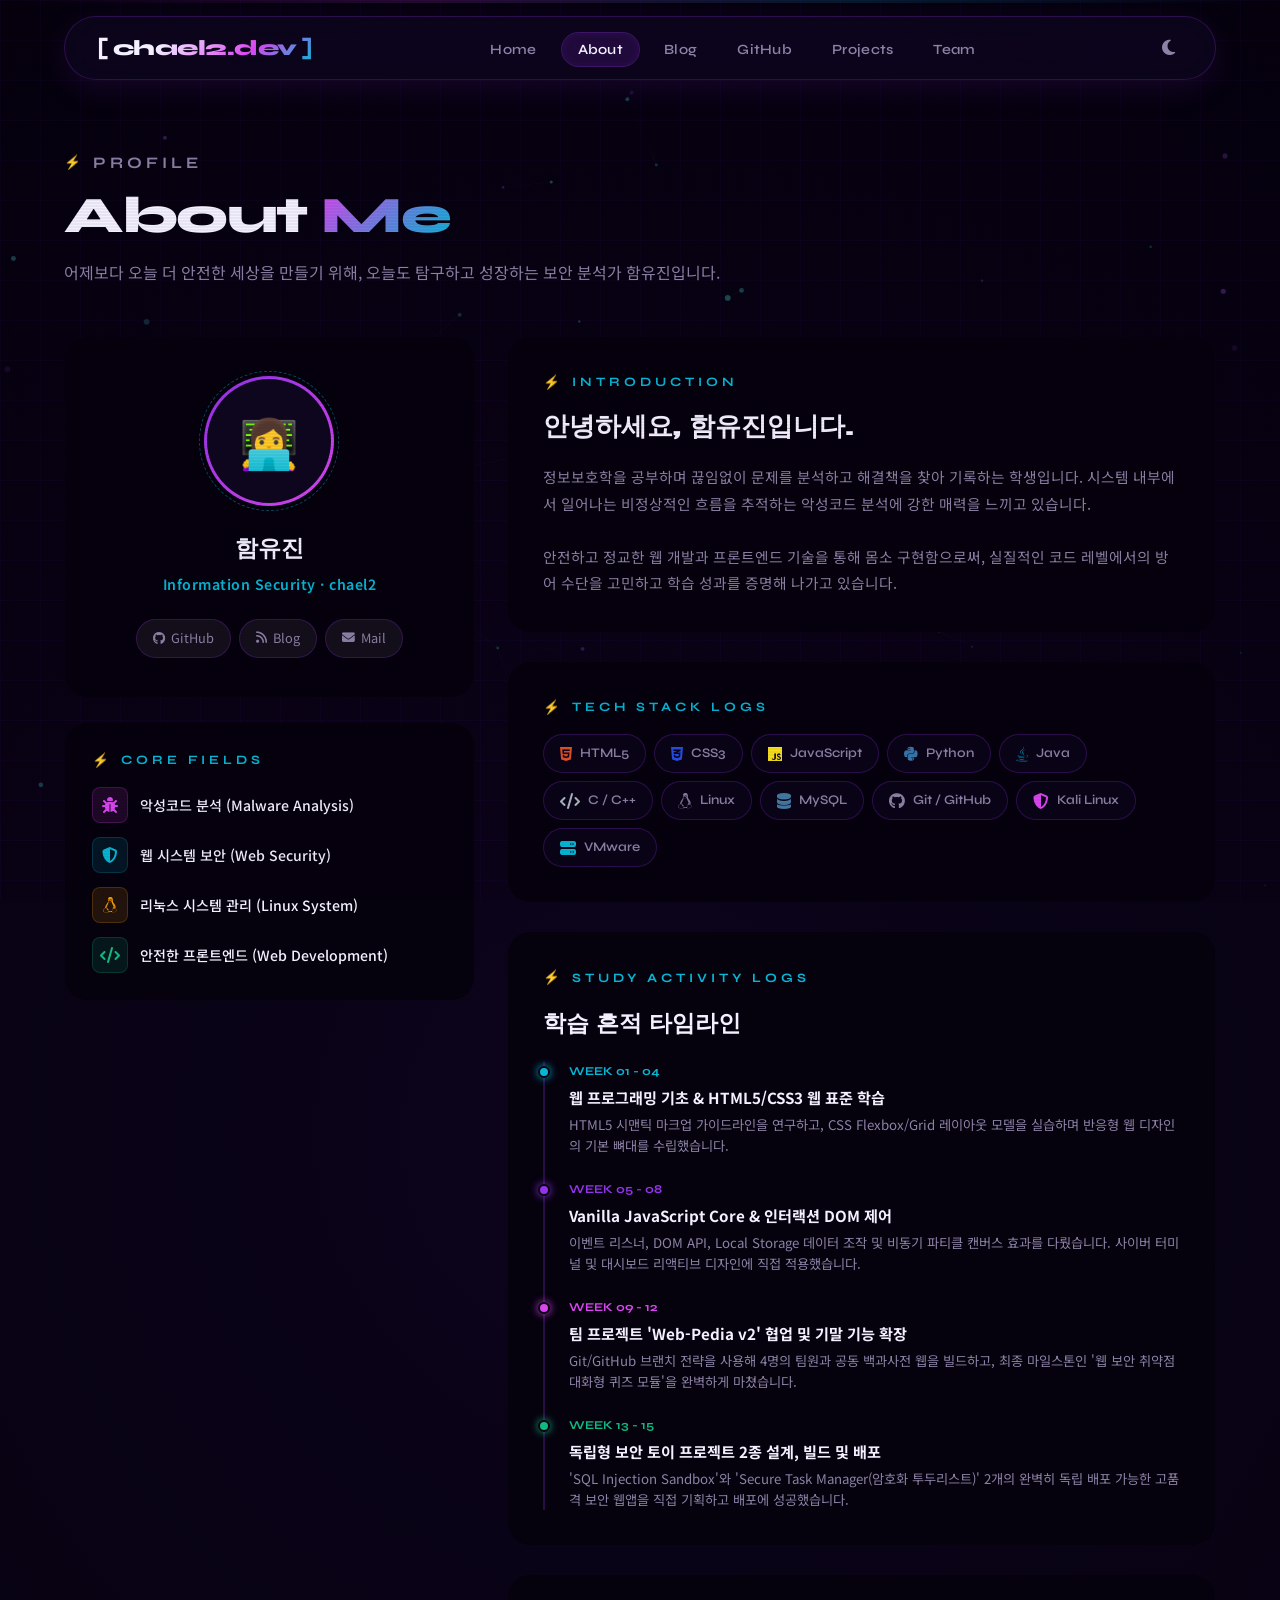
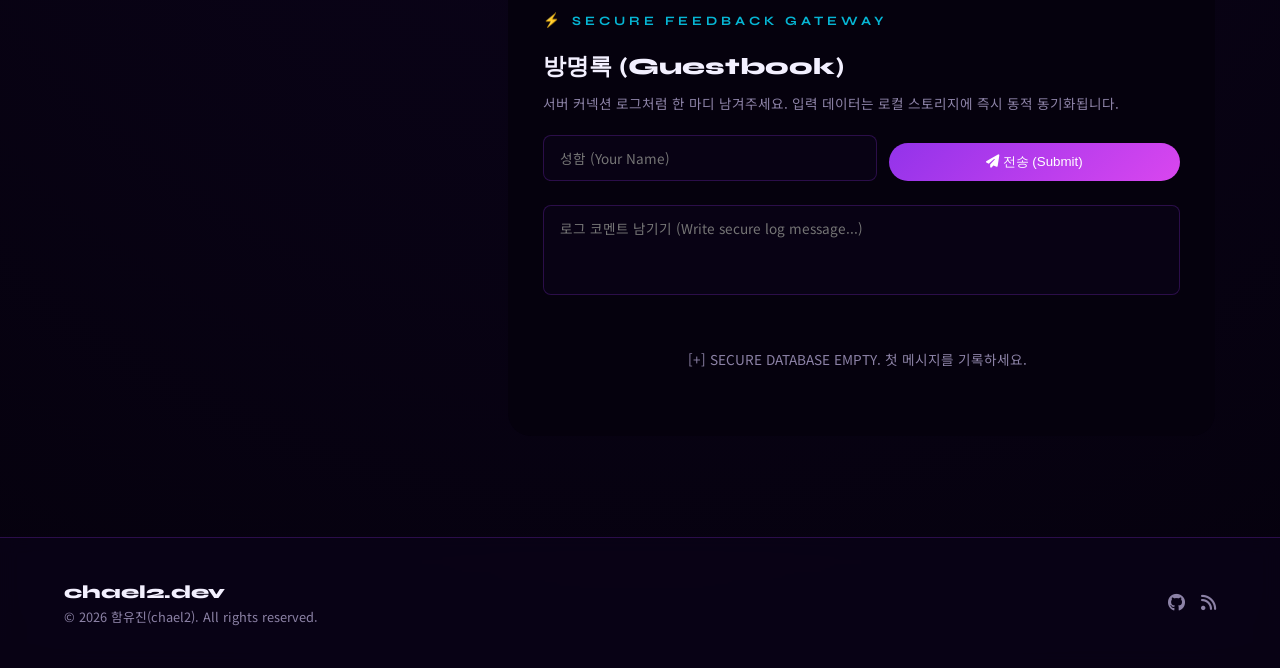
==== about.html @ cace693d "1st" ====
<!doctype html>
<html lang="ko">
<head>
  <meta charset="UTF-8" />
  <meta name="viewport" content="width=device-width, initial-scale=1.0" />
  <title>About Me | chael2</title>
  <link href="https://fonts.googleapis.com/css2?family=Syne:wght@400;600;700;800&family=Noto+Sans+KR:wght@300;400;500;700&family=Fira+Code:wght@400;500;700&display=swap" rel="stylesheet" />
  <link rel="stylesheet" href="https://cdnjs.cloudflare.com/ajax/libs/font-awesome/6.5.0/css/all.min.css" />
  <link rel="stylesheet" href="style.css" />
</head>
<body>

<!-- 가상 스캔라인 -->
<div class="scan-line"></div>

<div class="page-progress"></div>
<canvas id="particle-canvas"></canvas>

<!-- 내비게이션 -->
<nav>
  <div class="logo">chael2.dev</div>
  <ul>
    <li><a href="index.html">Home</a></li>
    <li><a href="about.html" class="active">About</a></li>
    <li><a href="blog.html">Blog</a></li>
    <li><a href="github.html">GitHub</a></li>
    <li><a href="projects.html">Projects</a></li>
    <li><a href="team.html">Team</a></li>
  </ul>
  <button class="hamburger"><span></span><span></span><span></span></button>
</nav>

<div class="mobile-menu">
  <a href="index.html">Home</a>
  <a href="about.html" class="active">About</a>
  <a href="blog.html">Blog</a>
  <a href="github.html">GitHub</a>
  <a href="projects.html">Projects</a>
  <a href="team.html">Team</a>
</div>

<!-- 서브페이지 히어로 -->
<div class="sub-hero">
  <div class="sub-hero-inner">
    <p class="section-label">Profile</p>
    <h1>About <span style="background:linear-gradient(135deg,var(--secondary),var(--accent)); -webkit-background-clip:text; -webkit-text-fill-color:transparent">Me</span></h1>
    <p>어제보다 오늘 더 안전한 세상을 만들기 위해, 오늘도 탐구하고 성장하는 보안 분석가 함유진입니다.</p>
  </div>
</div>

<div class="container" style="padding-top:0">
  <div class="about-layout">

    <!-- 좌측 사이드(프로필 카드) -->
    <div class="sticky-column">
      <div class="card profile-card glow-card reveal">
        <div class="avatar-ring">
          <div class="avatar-inner">
            <img src="image/pro.jpg" alt="프로필" onerror="this.style.display='none';this.nextElementSibling.style.display='flex'">
            <span style="display:none; width:100%; height:100%; align-items:center; justify-content:center; font-size:3rem">👩‍💻</span>
          </div>
        </div>
        <div class="profile-name">함유진</div>
        <div class="profile-role">Information Security · chael2</div>
        <div class="profile-links">
          <a href="https://github.com/chael2" target="_blank"><i class="fab fa-github"></i> GitHub</a>
          <a href="https://chael2.tistory.com/" target="_blank"><i class="fas fa-rss"></i> Blog</a>
          <a href="mailto:chael2@security.ac.kr"><i class="fas fa-envelope"></i> Mail</a>
        </div>
      </div>

      <!-- 관심 정보 분야 -->
      <div class="card glow-card reveal" style="padding:28px; margin-top:24px;">
        <div class="section-label" style="margin-bottom:16px;">Core Fields</div>
        <div style="display:flex; flex-direction:column; gap:14px;">
          <div style="display:flex; align-items:center; gap:12px;">
            <div style="width:36px; height:36px; background:rgba(217,70,239,0.12); border:1px solid rgba(217,70,239,0.2); border-radius:8px; display:flex; align-items:center; justify-content:center; color:var(--secondary);"><i class="fas fa-bug"></i></div>
            <span style="font-size:0.88rem; font-weight:500;">악성코드 분석 (Malware Analysis)</span>
          </div>
          <div style="display:flex; align-items:center; gap:12px;">
            <div style="width:36px; height:36px; background:rgba(6,182,212,0.12); border:1px solid rgba(6,182,212,0.2); border-radius:8px; display:flex; align-items:center; justify-content:center; color:var(--accent);"><i class="fas fa-shield-halved"></i></div>
            <span style="font-size:0.88rem; font-weight:500;">웹 시스템 보안 (Web Security)</span>
          </div>
          <div style="display:flex; align-items:center; gap:12px;">
            <div style="width:36px; height:36px; background:rgba(245,158,11,0.12); border:1px solid rgba(245,158,11,0.2); border-radius:8px; display:flex; align-items:center; justify-content:center; color:var(--gold);"><i class="fab fa-linux"></i></div>
            <span style="font-size:0.88rem; font-weight:500;">리눅스 시스템 관리 (Linux System)</span>
          </div>
          <div style="display:flex; align-items:center; gap:12px;">
            <div style="width:36px; height:36px; background:rgba(16,185,129,0.12); border:1px solid rgba(16,185,129,0.2); border-radius:8px; display:flex; align-items:center; justify-content:center; color:var(--success);"><i class="fas fa-code"></i></div>
            <span style="font-size:0.88rem; font-weight:500;">안전한 프론트엔드 (Web Development)</span>
          </div>
        </div>
      </div>
    </div>

    <!-- 우측 본문 (기술 정보 및 방명록) -->
    <div>
      
      <!-- 자기 소개 -->
      <div class="card glow-card reveal" style="padding:36px; margin-bottom:28px;">
        <div class="section-label" style="margin-bottom:14px;">Introduction</div>
        <h2 style="font-family:'Syne',sans-serif; font-size:1.6rem; font-weight:800; margin-bottom:16px;">안녕하세요, <span>함유진</span>입니다.</h2>
        <p style="color:var(--muted); line-height:1.8; font-size:0.92rem;">
          정보보호학을 공부하며 끊임없이 문제를 분석하고 해결책을 찾아 기록하는 학생입니다. 시스템 내부에서 일어나는 비정상적인 흐름을 추적하는 악성코드 분석에 강한 매력을 느끼고 있습니다.
          <br><br>
          안전하고 정교한 웹 개발과 프론트엔드 기술을 통해 몸소 구현함으로써, 실질적인 코드 레벨에서의 방어 수단을 고민하고 학습 성과를 증명해 나가고 있습니다.
        </p>
      </div>


      <!-- 상세 테크 스택 배지 -->
      <div class="card glow-card reveal" style="padding:36px; margin-bottom:28px;">
        <div class="section-label" style="margin-bottom:16px;">Tech Stack Logs</div>
        <div class="tech-grid">
          <span class="tech-badge"><i class="fab fa-html5" style="color:#e34f26"></i> HTML5</span>
          <span class="tech-badge"><i class="fab fa-css3-alt" style="color:#264de4"></i> CSS3</span>
          <span class="tech-badge"><i class="fab fa-js" style="color:#f7df1e"></i> JavaScript</span>
          <span class="tech-badge"><i class="fab fa-python" style="color:#3776ab"></i> Python</span>
          <span class="tech-badge"><i class="fab fa-java" style="color:#007396"></i> Java</span>
          <span class="tech-badge"><i class="fas fa-code" style="color:#a8b5c0"></i> C / C++</span>
          <span class="tech-badge"><i class="fab fa-linux"></i> Linux</span>
          <span class="tech-badge"><i class="fas fa-database" style="color:#4479a1"></i> MySQL</span>
          <span class="tech-badge"><i class="fab fa-github"></i> Git / GitHub</span>
          <span class="tech-badge"><i class="fas fa-shield-halved" style="color:var(--secondary)"></i> Kali Linux</span>
          <span class="tech-badge"><i class="fas fa-server" style="color:var(--accent)"></i> VMware</span>
        </div>
      </div>

      <!-- 학습 흔적 로그 타임라인 (Study Timeline Logs) -->
      <div class="card glow-card reveal" style="padding:36px; margin-bottom:28px;">
        <div class="section-label" style="margin-bottom:16px;">Study Activity Logs</div>
        <h2 style="font-family:'Syne',sans-serif; font-size:1.45rem; font-weight:800; color:var(--text); margin-bottom:20px;">학습 흔적 <span>타임라인</span></h2>
        
        <div class="timeline" style="position:relative; padding-left:24px; border-left:2px solid var(--border);">
          
          <div class="timeline-item" style="position:relative; margin-bottom:24px;">
            <div class="timeline-dot" style="position:absolute; left:-31px; top:4px; width:12px; height:12px; border-radius:50%; background:var(--accent); border:2px solid var(--bg-solid); box-shadow:0 0 8px var(--accent);"></div>
            <div style="font-size:0.75rem; font-family:'Syne',sans-serif; color:var(--accent); font-weight:700;">WEEK 01 - 04</div>
            <h4 style="font-size:0.95rem; font-weight:700; color:var(--text); margin:4px 0;">웹 프로그래밍 기초 & HTML5/CSS3 웹 표준 학습</h4>
            <p style="font-size:0.83rem; color:var(--muted); line-height:1.6;">HTML5 시맨틱 마크업 가이드라인을 연구하고, CSS Flexbox/Grid 레이아웃 모델을 실습하며 반응형 웹 디자인의 기본 뼈대를 수립했습니다.</p>
          </div>

          <div class="timeline-item" style="position:relative; margin-bottom:24px;">
            <div class="timeline-dot" style="position:absolute; left:-31px; top:4px; width:12px; height:12px; border-radius:50%; background:var(--primary); border:2px solid var(--bg-solid); box-shadow:0 0 8px var(--primary);"></div>
            <div style="font-size:0.75rem; font-family:'Syne',sans-serif; color:var(--primary); font-weight:700;">WEEK 05 - 08</div>
            <h4 style="font-size:0.95rem; font-weight:700; color:var(--text); margin:4px 0;">Vanilla JavaScript Core & 인터랙션 DOM 제어</h4>
            <p style="font-size:0.83rem; color:var(--muted); line-height:1.6;">이벤트 리스너, DOM API, Local Storage 데이터 조작 및 비동기 파티클 캔버스 효과를 다뤘습니다. 사이버 터미널 및 대시보드 리액티브 디자인에 직접 적용했습니다.</p>
          </div>

          <div class="timeline-item" style="position:relative; margin-bottom:24px;">
            <div class="timeline-dot" style="position:absolute; left:-31px; top:4px; width:12px; height:12px; border-radius:50%; background:var(--secondary); border:2px solid var(--bg-solid); box-shadow:0 0 8px var(--secondary);"></div>
            <div style="font-size:0.75rem; font-family:'Syne',sans-serif; color:var(--secondary); font-weight:700;">WEEK 09 - 12</div>
            <h4 style="font-size:0.95rem; font-weight:700; color:var(--text); margin:4px 0;">팀 프로젝트 'Web-Pedia v2' 협업 및 기말 기능 확장</h4>
            <p style="font-size:0.83rem; color:var(--muted); line-height:1.6;">Git/GitHub 브랜치 전략을 사용해 4명의 팀원과 공동 백과사전 웹을 빌드하고, 최종 마일스톤인 '웹 보안 취약점 대화형 퀴즈 모듈'을 완벽하게 마쳤습니다.</p>
          </div>

          <div class="timeline-item" style="position:relative;">
            <div class="timeline-dot" style="position:absolute; left:-31px; top:4px; width:12px; height:12px; border-radius:50%; background:var(--success); border:2px solid var(--bg-solid); box-shadow:0 0 8px var(--success);"></div>
            <div style="font-size:0.75rem; font-family:'Syne',sans-serif; color:var(--success); font-weight:700;">WEEK 13 - 15</div>
            <h4 style="font-size:0.95rem; font-weight:700; color:var(--text); margin:4px 0;">독립형 보안 토이 프로젝트 2종 설계, 빌드 및 배포</h4>
            <p style="font-size:0.83rem; color:var(--muted); line-height:1.6;">'SQL Injection Sandbox'와 'Secure Task Manager(암호화 투두리스트)' 2개의 완벽히 독립 배포 가능한 고품격 보안 웹앱을 직접 기획하고 배포에 성공했습니다.</p>
          </div>

        </div>
      </div>

      <!-- 방명록(Guestbook) -->
      <div class="card glow-card reveal" style="padding:36px;">
        <div class="section-label" style="margin-bottom:16px;">SECURE FEEDBACK GATEWAY</div>
        <h2 style="font-family:'Syne',sans-serif; font-size:1.45rem; font-weight:800; color:var(--text); margin-bottom:8px;">방명록 <span>(Guestbook)</span></h2>
        <p style="color:var(--muted); font-size:0.85rem; margin-bottom:20px;">서버 커넥션 로그처럼 한 마디 남겨주세요. 입력 데이터는 로컬 스토리지에 즉시 동적 동기화됩니다.</p>
        
        <form class="guestbook-form" style="margin-bottom:24px;">
          <div class="guestbook-row" style="margin-bottom:12px;">
            <input type="text" class="guestbook-input guest-name-input" placeholder="성함 (Your Name)" required />
            <button type="submit" class="guestbook-btn" style="cursor:pointer;"><i class="fas fa-paper-plane"></i> 전송 (Submit)</button>
          </div>
          <textarea class="guestbook-input guestbook-textarea guest-text-input" placeholder="로그 코멘트 남기기 (Write secure log message...)" required style="width:100%; height:90px; resize:none;"></textarea>
        </form>

        <div class="guestbook-list" style="display:flex; flex-direction:column; gap:12px; max-height:260px; overflow-y:auto;">
          <!-- JS를 통해 guestbook-item 요소들이 여기에 생성됨 -->
        </div>
      </div>

    </div>
  </div>
</div>

<!-- 푸터 -->
<footer>
  <div>
    <div class="footer-logo">chael2.dev</div>
    <p>© 2026 함유진(chael2). All rights reserved.</p>
  </div>
  <div class="footer-links">
    <a href="https://github.com/chael2" target="_blank"><i class="fab fa-github"></i></a>
    <a href="https://chael2.tistory.com/" target="_blank"><i class="fas fa-rss"></i></a>
  </div>
</footer>

<script src="global.js"></script>
</body>
</html>
---- style.css ----
@import url('https://fonts.googleapis.com/css2?family=Fira+Code:wght@400;500;700&family=Syne:wght@400;600;700;800&family=Noto+Sans+KR:wght@300;400;500;700&display=swap');

/* ── Cyber Shield Purple 디자인 시스템 ─────────────────────────────────── */
:root {
  /* 다크 모드 (기본) 변수 */
  --bg-dark: #05010d;
  --bg-gradient: radial-gradient(circle at 50% 50%, #0c041c 0%, #05010d 100%);
  --surface-dark: rgba(14, 7, 31, 0.65);
  --surface-glow-dark: rgba(168, 85, 247, 0.08);
  --border-dark: rgba(147, 51, 234, 0.25);
  --border-glow-dark: rgba(217, 70, 239, 0.45);
  
  --primary: #9333ea;       /* 코어 퍼플 */
  --primary-rgb: 147, 51, 234;
  --secondary: #d946ef;     /* 네온 핑크 퍼플 */
  --secondary-rgb: 217, 70, 239;
  --accent: #06b6d4;        /* 사이안 보안 컬러 */
  --accent-rgb: 6, 182, 212;
  --gold: #f59e0b;
  --success: #10b981;
  
  --text-dark: #f3f0ff;
  --muted-dark: #8c82a6;
  
  /* 반응성 및 애니메이션 */
  --r: 16px;
  --r2: 24px;
  --ease: cubic-bezier(.25, .8, .25, 1);
  --shadow: 0 8px 32px 0 rgba(147, 51, 234, 0.12);
  --neon-glow: 0 0 15px rgba(217, 70, 239, 0.35);

  /* 초기 기본값 매핑 (다크 테마) */
  --bg: var(--bg-gradient);
  --bg-solid: var(--bg-dark);
  --surface: var(--surface-dark);
  --surface2: rgba(255, 255, 255, 0.06);
  --border: var(--border-dark);
  --border2: var(--border-glow-dark);
  --text: var(--text-dark);
  --muted: var(--muted-dark);
}

/* 라이트 모드 (전환 대비) 변수 */
body.light-theme {
  --bg-solid: #f6f3fc;
  --bg: radial-gradient(circle at 50% 50%, #fdfcff 0%, #f6f3fc 100%);
  --surface: rgba(255, 255, 255, 0.75);
  --surface-glow: rgba(147, 51, 234, 0.05);
  --border: rgba(147, 51, 234, 0.18);
  --border2: rgba(147, 51, 234, 0.35);
  --text: #1f1633;
  --muted: #6b608c;
  --surface2: rgba(147, 51, 234, 0.06);
}
body.light-theme::after {
  display: none !important; /* 라이트 모드에서는 눈 피로 및 그리드 깜빡임 방지를 위해 스캔 노이즈 필터 차단 */
}
body.light-theme .scan-line {
  opacity: 0.03 !important; /* 스캔 바 불투명도를 대폭 낮추어 은은하게 연출 */
}

/* ── 리셋 & 기본 세팅 ─────────────────────────────────── */
*, *::before, *::after { box-sizing: border-box; margin: 0; padding: 0; }
html { scroll-behavior: smooth; }
body {
  font-family: 'Noto Sans KR', sans-serif;
  background: var(--bg-solid);
  background-image: var(--bg);
  color: var(--text);
  line-height: 1.6;
  overflow-x: hidden;
  /* cursor: none; */
  transition: background 0.4s var(--ease), color 0.4s var(--ease);
}

/* ── 스캔라인 & 사이버 그리드 효과 ─────────────────────────────────── */
body::before {
  content: '';
  position: fixed; inset: 0;
  background-image:
    linear-gradient(rgba(147, 51, 234, 0.04) 1px, transparent 1px),
    linear-gradient(90deg, rgba(147, 51, 234, 0.04) 1px, transparent 1px);
  background-size: 40px 40px;
  pointer-events: none;
  z-index: 0;
}

body::after {
  content: '';
  position: fixed; top: 0; left: 0; width: 100%; height: 100%;
  background: linear-gradient(rgba(18, 16, 26, 0) 50%, rgba(0, 0, 0, 0.15) 50%), linear-gradient(90deg, rgba(255, 0, 0, 0.03), rgba(0, 255, 0, 0.01), rgba(0, 0, 255, 0.03));
  background-size: 100% 3px, 3px 100%;
  pointer-events: none;
  z-index: 999;
  opacity: 0.3;
}

/* 가로 스캔 바 */
.scan-line {
  position: fixed;
  top: 0; left: 0; width: 100%; height: 3px;
  background: linear-gradient(to right, transparent, var(--secondary), var(--accent), transparent);
  opacity: 0.15;
  z-index: 998;
  pointer-events: none;
  animation: scan 6s linear infinite;
}
@keyframes scan {
  0% { transform: translateY(-100%); }
  100% { transform: translateY(100vh); }
}

/* ── 커스텀 커서 ─────────────────────────────────── */
.cursor {
  position: fixed;
  width: 8px; height: 8px;
  background: var(--accent);
  border-radius: 50%;
  pointer-events: none;
  z-index: 10000;
  transition: transform .1s var(--ease), background-color 0.3s;
  box-shadow: 0 0 10px var(--accent);
}
.cursor-ring {
  position: fixed;
  width: 32px; height: 32px;
  border: 1.5px solid var(--primary);
  border-radius: 50%;
  pointer-events: none;
  z-index: 9999;
  transition: transform .25s var(--ease), opacity .3s, border-color 0.3s;
  opacity: 0.6;
}
.cursor.hovering {
  transform: scale(2);
  background: var(--secondary);
  box-shadow: 0 0 12px var(--secondary);
}
.cursor-ring.hovering {
  transform: scale(1.4);
  border-color: var(--secondary);
  opacity: 0.9;
}

/* ── 헤더 & 내비게이션 ─────────────────────────────────── */
nav {
  position: fixed; top: 16px; left: 5%; right: 5%;
  z-index: 1000;
  display: flex;
  align-items: center;
  justify-content: space-between;
  padding: 0 32px;
  height: 64px;
  background: var(--surface);
  backdrop-filter: blur(20px) saturate(1.8);
  -webkit-backdrop-filter: blur(20px) saturate(1.8);
  border: 1px solid var(--border);
  border-radius: 32px;
  transition: all 0.3s var(--ease);
  box-shadow: var(--shadow);
}
nav.scrolled {
  top: 8px;
  height: 56px;
  border-color: var(--border2);
  box-shadow: 0 12px 40px rgba(147, 51, 234, 0.25);
  background: rgba(14, 7, 31, 0.85);
}
body.light-theme nav.scrolled {
  background: rgba(255, 255, 255, 0.9);
}

.logo {
  font-family: 'Syne', sans-serif;
  font-weight: 800;
  font-size: 1.35rem;
  background: linear-gradient(135deg, var(--text) 30%, var(--secondary) 70%, var(--accent));
  -webkit-background-clip: text;
  -webkit-text-fill-color: transparent;
  letter-spacing: -0.5px;
  display: flex;
  align-items: center;
  gap: 8px;
}
.logo::before {
  content: '[';
  color: var(--accent);
  margin-right: -4px;
}
.logo::after {
  content: ']';
  color: var(--secondary);
  margin-left: -4px;
}

nav ul {
  display: flex;
  list-style: none;
  gap: 8px;
}

nav a {
  font-family: 'Syne', sans-serif;
  font-weight: 600;
  font-size: 0.88rem;
  text-decoration: none;
  color: var(--muted);
  padding: 8px 16px;
  border-radius: 20px;
  transition: all 0.3s var(--ease);
  position: relative;
  letter-spacing: 0.3px;
}
nav a:hover {
  color: var(--text);
  background: var(--surface2);
}
nav a.active {
  color: var(--text);
  background: rgba(147, 51, 234, 0.15);
  border: 1px solid var(--border);
  box-shadow: inset 0 0 10px rgba(147, 51, 234, 0.1);
}

/* 테마 토글 단추 */
.theme-toggle {
  background: none;
  border: none;
  color: var(--muted);
  font-size: 1.1rem;
  cursor: pointer;
  padding: 8px;
  border-radius: 50%;
  transition: all 0.3s;
  display: flex;
  align-items: center;
  justify-content: center;
}
.theme-toggle:hover {
  color: var(--accent);
  background: var(--surface2);
}

/* ── 모바일 메뉴 ─────────────────────────────────── */
.hamburger {
  display: none;
  flex-direction: column;
  gap: 5px;
  cursor: pointer;
  padding: 8px;
  background: none;
  border: none;
}
.hamburger span {
  display: block;
  width: 20px; height: 2px;
  background: var(--text);
  border-radius: 2px;
  transition: all 0.3s var(--ease);
}
.hamburger.open span:nth-child(1) { transform: translateY(7px) rotate(45deg); }
.hamburger.open span:nth-child(2) { opacity: 0; transform: scaleX(0); }
.hamburger.open span:nth-child(3) { transform: translateY(-7px) rotate(-45deg); }

.mobile-menu {
  display: none;
  position: fixed;
  top: 90px; left: 5%; right: 5%;
  background: rgba(10, 4, 25, 0.95);
  backdrop-filter: blur(25px);
  -webkit-backdrop-filter: blur(25px);
  border: 1px solid var(--border);
  border-radius: var(--r);
  padding: 16px;
  z-index: 999;
  flex-direction: column;
  gap: 8px;
  box-shadow: 0 20px 40px rgba(0, 0, 0, 0.5);
  transform: translateY(-10px);
  opacity: 0;
  pointer-events: none;
  transition: all 0.3s var(--ease);
}
.mobile-menu.open {
  display: flex;
  transform: translateY(0);
  opacity: 1;
  pointer-events: auto;
}
.mobile-menu a {
  font-family: 'Syne', sans-serif;
  font-weight: 600;
  font-size: 1.05rem;
  text-decoration: none;
  color: var(--muted);
  padding: 12px 16px;
  border-radius: 10px;
  transition: all 0.25s;
}
.mobile-menu a:hover, .mobile-menu a.active {
  color: var(--text);
  background: var(--surface2);
}

/* ── 벤토 그리드 핵심 스타일 ─────────────────────────────────── */
.bento-grid {
  display: grid;
  grid-template-columns: repeat(4, 1fr);
  gap: 24px;
  margin-top: 40px;
}
.bento-item {
  background: var(--surface);
  border: 1px solid var(--border);
  border-radius: var(--r2);
  padding: 32px;
  position: relative;
  overflow: hidden;
  transition: all 0.4s var(--ease);
  box-shadow: var(--shadow);
  display: flex;
  flex-direction: column;
  justify-content: space-between;
}

/* 마우스 트래킹 글로우 카드 테두리 */
.glow-card {
  --x: 0px;
  --y: 0px;
}
.glow-card::before {
  content: '';
  position: absolute;
  inset: -1px;
  border-radius: inherit;
  background: radial-gradient(350px circle at var(--x) var(--y), rgba(217, 70, 239, 0.35), transparent 45%);
  z-index: 0;
  pointer-events: none;
  opacity: 0;
  transition: opacity 0.4s;
}
.glow-card::after {
  content: '';
  position: absolute;
  inset: 1px;
  border-radius: calc(var(--r2) - 1px);
  background: var(--bg-solid);
  z-index: 0;
  pointer-events: none;
}
.glow-card:hover::before {
  opacity: 1;
}
/* 카드 콘텐츠 보호 */
.glow-card > * {
  position: relative;
  z-index: 2;
}

.bento-item:hover {
  transform: translateY(-4px);
  border-color: rgba(217, 70, 239, 0.3);
  box-shadow: 0 12px 30px rgba(147, 51, 234, 0.15), 0 0 1px 1px rgba(217, 70, 239, 0.2);
}

/* 그리드 크기 유틸리티 */
.span-2 { grid-column: span 2; }
.span-3 { grid-column: span 3; }
.span-4 { grid-column: span 4; }
.row-2 { grid-row: span 2; }

/* ── 히어로 섹션 ─────────────────────────────────── */
.hero {
  position: relative;
  min-height: 100vh;
  display: flex;
  align-items: center;
  padding: 100px 5% 60px;
  z-index: 1;
  overflow: hidden;
}
.hero-layout {
  display: grid;
  grid-template-columns: 1fr 1fr;
  gap: 40px;
  align-items: center;
  width: 100%;
}

.hero-content {
  max-width: 600px;
}
.hero-eyebrow {
  font-family: 'Syne', sans-serif;
  font-size: 0.88rem;
  font-weight: 700;
  letter-spacing: 4px;
  text-transform: uppercase;
  color: var(--accent);
  margin-bottom: 20px;
  display: flex;
  align-items: center;
  gap: 8px;
  opacity: 0;
  animation: fadeUp 0.6s var(--ease) 0.1s forwards;
}
.hero-eyebrow i {
  color: var(--secondary);
  animation: pulse 1.5s infinite;
}
@keyframes pulse {
  0% { opacity: 0.3; }
  50% { opacity: 1; }
  100% { opacity: 0.3; }
}

.hero h1 {
  font-family: 'Syne', sans-serif;
  font-size: clamp(2.4rem, 6vw, 4.5rem);
  font-weight: 800;
  line-height: 1.1;
  letter-spacing: -2px;
  margin-bottom: 24px;
  opacity: 0;
  animation: fadeUp 0.6s var(--ease) 0.2s forwards;
}
.hero h1 .gradient-text {
  background: linear-gradient(135deg, var(--text) 20%, var(--primary) 50%, var(--secondary) 80%, var(--accent));
  background-size: 300% 300%;
  -webkit-background-clip: text;
  -webkit-text-fill-color: transparent;
  animation: flow 8s ease-in-out infinite;
}
@keyframes flow {
  0% { background-position: 0% 50%; }
  50% { background-position: 100% 50%; }
  100% { background-position: 0% 50%; }
}

.hero-desc {
  font-size: 1.05rem;
  color: var(--muted);
  margin-bottom: 36px;
  opacity: 0;
  animation: fadeUp 0.6s var(--ease) 0.3s forwards;
  line-height: 1.8;
}

.hero-actions {
  display: flex;
  gap: 16px;
  opacity: 0;
  animation: fadeUp 0.6s var(--ease) 0.4s forwards;
}

/* ── 버튼 ─────────────────────────────────── */
.btn {
  display: inline-flex;
  align-items: center;
  gap: 8px;
  padding: 12px 28px;
  border-radius: 30px;
  font-family: 'Syne', sans-serif;
  font-weight: 700;
  font-size: 0.9rem;
  letter-spacing: 0.5px;
  text-decoration: none;
  cursor: pointer;
  position: relative;
}
.btn-primary {
  background: linear-gradient(135deg, var(--primary), var(--secondary));
  color: white;
  box-shadow: 0 4px 20px rgba(147, 51, 234, 0.3);
  border: none;
}
.btn-primary:hover {
  transform: translateY(-2px);
  box-shadow: 0 8px 30px rgba(217, 70, 239, 0.45), 0 0 10px rgba(217, 70, 239, 0.2);
}
.btn-ghost {
  border: 1px solid var(--border);
  color: var(--text);
  background: var(--surface);
  backdrop-filter: blur(10px);
}
.btn-ghost:hover {
  background: var(--surface2);
  border-color: var(--secondary);
  transform: translateY(-2px);
}

/* 히어로 소셜 */
.hero-social {
  display: flex;
  gap: 16px;
  margin-top: 40px;
  opacity: 0;
  animation: fadeUp 0.6s var(--ease) 0.5s forwards;
}
.hero-social a {
  width: 42px; height: 42px;
  border-radius: 50%;
  border: 1px solid var(--border);
  background: var(--surface);
  display: flex; align-items: center; justify-content: center;
  color: var(--muted);
  font-size: 1.05rem;
  transition: all 0.3s var(--ease);
  text-decoration: none;
}
.hero-social a:hover {
  border-color: var(--secondary);
  color: var(--text);
  background: rgba(217, 70, 239, 0.1);
  transform: translateY(-3px) scale(1.05);
  box-shadow: var(--neon-glow);
}

/* ── 모던 인터랙티브 CLI 터미널 ─────────────────────────────────── */
.cyber-terminal {
  width: 100%;
  background: rgba(7, 3, 18, 0.95);
  border: 1px solid var(--border2);
  border-radius: 12px;
  box-shadow: 0 20px 50px rgba(0, 0, 0, 0.6), var(--neon-glow);
  font-family: 'Fira Code', monospace;
  overflow: hidden;
  opacity: 0;
  animation: fadeUp 0.8s var(--ease) 0.3s forwards;
}
.terminal-header {
  background: rgba(15, 6, 36, 0.9);
  padding: 12px 18px;
  display: flex;
  align-items: center;
  justify-content: space-between;
  border-bottom: 1px solid var(--border);
}
.terminal-buttons {
  display: flex;
  gap: 6px;
}
.terminal-btn {
  width: 11px; height: 11px;
  border-radius: 50%;
}
.terminal-btn.red { background: #ef4444; }
.terminal-btn.yellow { background: #f59e0b; }
.terminal-btn.green { background: #10b981; }
.terminal-title {
  color: var(--muted);
  font-size: 0.75rem;
  letter-spacing: 1px;
  font-weight: 500;
}
.terminal-body {
  padding: 20px;
  height: 320px;
  overflow-y: auto;
  font-size: 0.82rem;
  color: var(--text);
  line-height: 1.5;
  scrollbar-width: thin;
  scrollbar-color: var(--primary) transparent;
}
.terminal-body::-webkit-scrollbar { width: 4px; }
.terminal-body::-webkit-scrollbar-thumb { background: var(--primary); border-radius: 2px; }

.terminal-line {
  margin-bottom: 10px;
  word-break: break-all;
}
.terminal-prompt {
  color: var(--accent);
}
.terminal-input-line {
  display: flex;
  align-items: center;
  gap: 6px;
}
.terminal-cli-input {
  background: none;
  border: none;
  color: var(--secondary);
  font-family: inherit;
  font-size: inherit;
  flex: 1;
  outline: none;
}
.terminal-cursor {
  width: 6px; height: 14px;
  background: var(--secondary);
  animation: blink 0.8s infinite;
}
@keyframes blink {
  0%, 100% { opacity: 0; }
  50% { opacity: 1; }
}

/* ── 컨테이너 & 공통 요소 ─────────────────────────────────── */
.container {
  max-width: 1200px;
  margin: 0 auto;
  padding: 100px 24px;
  position: relative;
  z-index: 2;
}
.section-label {
  font-family: 'Syne', sans-serif;
  font-size: 0.8rem;
  font-weight: 700;
  letter-spacing: 4px;
  text-transform: uppercase;
  color: var(--accent);
  margin-bottom: 12px;
  display: flex;
  align-items: center;
  gap: 8px;
}
.section-label::before {
  content: '⚡';
  font-size: 0.85rem;
}
h2.section-title {
  font-family: 'Syne', sans-serif;
  font-size: clamp(2rem, 5vw, 3rem);
  font-weight: 800;
  line-height: 1.15;
  letter-spacing: -1.5px;
  margin-bottom: 48px;
}
h2.section-title span {
  background: linear-gradient(135deg, var(--secondary), var(--accent));
  -webkit-background-clip: text;
  -webkit-text-fill-color: transparent;
}

.tag {
  display: inline-flex;
  align-items: center;
  gap: 6px;
  background: rgba(147, 51, 234, 0.12);
  border: 1px solid rgba(147, 51, 234, 0.25);
  color: var(--secondary);
  padding: 4px 12px;
  border-radius: 20px;
  font-size: 0.75rem;
  font-weight: 700;
  font-family: 'Syne', sans-serif;
  letter-spacing: 0.5px;
  text-transform: uppercase;
}

/* ── index 대시보드 리액티브 디자인 ─────────────────────────────────── */
.stats-row {
  display: grid;
  grid-template-columns: repeat(4, 1fr);
  gap: 20px;
  margin-bottom: 48px;
}
.stat-item {
  background: var(--surface);
  border: 1px solid var(--border);
  border-radius: var(--r);
  padding: 24px;
  text-align: center;
  position: relative;
  transition: all 0.3s;
}
.stat-item:hover {
  border-color: var(--accent);
  transform: scale(1.03);
}
.stat-num {
  font-family: 'Syne', sans-serif;
  font-size: 2.5rem;
  font-weight: 800;
  color: var(--accent);
  text-shadow: 0 0 10px rgba(6, 182, 212, 0.2);
}
.stat-label {
  font-size: 0.85rem;
  color: var(--muted);
  margin-top: 4px;
  font-weight: 500;
}

/* 허브 카드 (벤토 연동) */
.hub-card {
  text-decoration: none;
  color: inherit;
  height: 100%;
  display: flex;
  flex-direction: column;
  justify-content: space-between;
}
.hub-icon {
  width: 48px; height: 48px;
  border-radius: 12px;
  background: rgba(147, 51, 234, 0.15);
  border: 1px solid var(--border);
  display: flex; align-items: center; justify-content: center;
  font-size: 1.35rem;
  color: var(--accent);
  margin-bottom: 24px;
  transition: all 0.3s;
}
.hub-card:hover .hub-icon {
  background: var(--primary);
  color: white;
  box-shadow: 0 0 15px var(--primary-glow);
}
.hub-card h3 {
  font-family: 'Syne', sans-serif;
  font-size: 1.25rem;
  font-weight: 700;
  margin-bottom: 12px;
}
.hub-card p {
  font-size: 0.88rem;
  color: var(--muted);
  line-height: 1.7;
}
.hub-arrow {
  margin-top: 24px;
  font-size: 0.85rem;
  color: var(--secondary);
  font-family: 'Syne', sans-serif;
  font-weight: 700;
  display: flex; align-items: center; gap: 4px;
  transition: gap 0.25s;
}
.hub-card:hover .hub-arrow {
  gap: 10px;
}

/* ── about 소개 페이지 ─────────────────────────────────── */
.about-layout {
  display: grid;
  grid-template-columns: 1.1fr 1.9fr;
  gap: 32px;
  align-items: start;
}
.profile-card {
  text-align: center;
  padding: 40px 28px;
}
.sticky-column {
  position: sticky;
  top: 96px;
}
.avatar-ring {
  width: 130px; height: 130px;
  border-radius: 50%;
  margin: 0 auto 24px;
  background: linear-gradient(135deg, var(--primary), var(--secondary));
  padding: 3px;
  position: relative;
}
.avatar-ring::after {
  content: '';
  position: absolute; inset: -5px;
  border-radius: 50%;
  border: 1.5px dashed var(--accent);
  opacity: 0.4;
  animation: spin 30s linear infinite;
}
@keyframes spin { to { transform: rotate(360deg); } }
.avatar-inner {
  width: 100%; height: 100%;
  border-radius: 50%;
  overflow: hidden;
  background: rgba(14, 7, 31, 1);
  display: flex; align-items: center; justify-content: center;
  font-size: 3.2rem;
  color: var(--accent);
}
.avatar-inner img {
  width: 100%; height: 100%;
  object-fit: cover;
}
.profile-name {
  font-family: 'Syne', sans-serif;
  font-size: 1.45rem;
  font-weight: 800;
  margin-bottom: 6px;
}
.profile-role {
  font-size: 0.88rem;
  color: var(--accent);
  font-weight: 600;
  letter-spacing: 0.5px;
  margin-bottom: 24px;
}
.profile-links {
  display: flex;
  justify-content: center;
  gap: 8px;
  flex-wrap: wrap;
}
.profile-links a {
  display: flex; align-items: center; gap: 6px;
  padding: 8px 16px;
  border-radius: 20px;
  border: 1px solid var(--border);
  background: var(--surface2);
  color: var(--muted);
  font-size: 0.8rem;
  text-decoration: none;
  transition: all 0.25s;
}
.profile-links a:hover {
  border-color: var(--secondary);
  color: var(--text);
  box-shadow: 0 0 10px rgba(217, 70, 239, 0.15);
}

/* ── 스크롤 스킬 바 ─────────────────────────────────── */
.skill-item { margin-bottom: 22px; }
.skill-header {
  display: flex;
  justify-content: space-between;
  font-size: 0.85rem;
  margin-bottom: 8px;
  font-family: 'Syne', sans-serif;
  font-weight: 600;
}
.skill-bar {
  height: 6px;
  background: var(--surface2);
  border-radius: 3px;
  overflow: hidden;
}
.skill-fill {
  height: 100%;
  border-radius: 3px;
  background: linear-gradient(90deg, var(--primary), var(--accent));
  width: 0;
  transition: width 1.5s var(--ease);
}

/* 테크 배지 */
.tech-grid {
  display: flex;
  flex-wrap: wrap;
  gap: 8px;
  margin-top: 16px;
}
.tech-badge {
  display: inline-flex;
  align-items: center;
  gap: 8px;
  padding: 8px 16px;
  background: var(--surface);
  border: 1px solid var(--border);
  border-radius: 20px;
  font-size: 0.82rem;
  font-family: 'Syne', sans-serif;
  font-weight: 600;
  color: var(--muted);
  transition: all 0.25s;
}
.tech-badge:hover {
  border-color: var(--accent);
  color: var(--text);
  background: var(--surface2);
  transform: translateY(-2px);
}
.tech-badge i { font-size: 1rem; }

/* ── 로컬 스토리지 방명록(Guestbook) 터미널 스타일 ─────────────────────────────────── */
.guestbook-section {
  margin-top: 32px;
}
.guestbook-form {
  display: flex;
  flex-direction: column;
  gap: 12px;
  margin-bottom: 24px;
}
.guestbook-row {
  display: grid;
  grid-template-columns: 1fr 1fr;
  gap: 12px;
}
.guestbook-input {
  background: rgba(10, 4, 25, 0.6);
  border: 1px solid var(--border);
  color: var(--text);
  padding: 12px 16px;
  border-radius: 8px;
  font-family: inherit;
  font-size: 0.85rem;
  outline: none;
  transition: border-color 0.3s;
}
.guestbook-input:focus {
  border-color: var(--accent);
}
.guestbook-textarea {
  grid-column: span 2;
  height: 90px;
  resize: none;
}
.guestbook-btn {
  align-self: flex-end;
  background: linear-gradient(135deg, var(--primary), var(--secondary));
  color: white;
  border: none;
  padding: 10px 24px;
  border-radius: 20px;
  cursor: pointer;
  transition: all 0.3s;
}
.guestbook-btn:hover {
  box-shadow: var(--neon-glow);
  transform: translateY(-1px);
}
.guestbook-list {
  display: flex;
  flex-direction: column;
  gap: 12px;
  max-height: 250px;
  overflow-y: auto;
  padding-right: 8px;
}
.guestbook-item {
  background: rgba(147, 51, 234, 0.05);
  border: 1px solid var(--border);
  padding: 16px;
  border-radius: 8px;
  font-size: 0.85rem;
  position: relative;
  animation: reveal 0.4s var(--ease) forwards;
}
.guestbook-item-header {
  display: flex;
  justify-content: space-between;
  color: var(--accent);
  margin-bottom: 6px;
  font-weight: 600;
}
.guestbook-item-date {
  font-size: 0.72rem;
  color: var(--muted);
}
.guestbook-delete-btn {
  background: none;
  border: none;
  color: #ef4444;
  cursor: pointer;
  font-size: 0.75rem;
  opacity: 0.5;
  transition: opacity 0.3s;
}
.guestbook-delete-btn:hover { opacity: 1; }

/* ── projects 프로젝트 리액티브 리뉴얼 ─────────────────────────────────── */
.filter-bar {
  display: flex;
  gap: 8px;
  flex-wrap: wrap;
  margin-bottom: 36px;
}
.filter-btn {
  padding: 8px 22px;
  border-radius: 20px;
  border: 1px solid var(--border);
  background: var(--surface);
  color: var(--muted);
  font-family: 'Syne', sans-serif;
  font-size: 0.85rem;
  cursor: pointer;
  transition: all 0.25s var(--ease);
}
.filter-btn:hover, .filter-btn.active {
  border-color: var(--secondary);
  color: var(--text);
  background: rgba(217, 70, 239, 0.12);
  box-shadow: 0 0 10px rgba(217, 70, 239, 0.15);
}

.project-card {
  display: flex;
  flex-direction: column;
  justify-content: space-between;
}
.project-card .project-thumb {
  height: 180px;
  display: flex;
  align-items: center;
  justify-content: center;
  font-size: 3.5rem;
  background: linear-gradient(135deg, rgba(14, 7, 31, 0.9), rgba(43, 19, 92, 0.5));
  position: relative;
  overflow: hidden;
}
.project-card .project-thumb::after {
  content: '';
  position: absolute; inset: 0;
  background: radial-gradient(circle at center, rgba(147, 51, 234, 0.15), transparent 70%);
}
.project-card:hover .project-thumb::after {
  background: radial-gradient(circle at center, rgba(217, 70, 239, 0.25), transparent 70%);
}
.project-card .project-thumb i { position: relative; z-index: 1; }

.thumb-overlay {
  position: absolute; inset: 0; z-index: 2;
  background: rgba(5, 1, 13, 0.75);
  display: flex; align-items: center; justify-content: center;
  opacity: 0;
  transition: opacity 0.3s var(--ease);
}
.project-card:hover .thumb-overlay { opacity: 1; }

.project-card h3 {
  font-family: 'Syne', sans-serif;
  font-weight: 700;
  font-size: 1.15rem;
  margin-bottom: 8px;
}
.project-card p { font-size: 0.88rem; color: var(--muted); margin-bottom: 20px; line-height: 1.6; }
.project-links {
  display: flex;
  gap: 8px;
  flex-wrap: wrap;
  margin-top: 16px;
}
.project-links a {
  display: inline-flex; align-items: center; gap: 6px;
  padding: 6px 14px;
  border-radius: 6px;
  font-size: 0.78rem;
  font-family: 'Syne', sans-serif;
  font-weight: 700;
  text-decoration: none;
  transition: all 0.25s;
}
.link-github {
  background: var(--surface2);
  border: 1px solid var(--border);
  color: var(--text);
}
.link-github:hover { border-color: var(--accent); color: var(--accent); }
.link-demo {
  background: linear-gradient(135deg, var(--primary), var(--secondary));
  color: #ffffff !important;
  opacity: 1 !important;
  font-weight: 700 !important;
  border: none;
}
.link-demo:hover { box-shadow: var(--neon-glow); color: #ffffff !important; }


/* 피처드 프로젝트 (메인 벤토 레이아웃 스타일) */
.featured-project {
  display: grid;
  grid-template-columns: 1.2fr 1.8fr;
  border-radius: var(--r2);
  overflow: hidden;
  border: 1px solid var(--border2);
  margin-bottom: 48px;
  background: var(--surface);
  box-shadow: 0 12px 40px rgba(147, 51, 234, 0.2);
}
.featured-thumb {
  background: linear-gradient(135deg, rgba(14, 7, 31, 0.9), rgba(43, 19, 92, 0.8));
  display: flex; align-items: center; justify-content: center;
  font-size: 5.5rem;
  color: var(--accent);
  min-height: 280px;
  position: relative;
}
.featured-thumb::before {
  content: '';
  position: absolute; inset: 0;
  background: radial-gradient(circle at center, rgba(6, 182, 212, 0.25), transparent 70%);
}
.featured-content { padding: 40px; display: flex; flex-direction: column; justify-content: center; }
.featured-content h3 {
  font-family: 'Syne', sans-serif;
  font-size: 1.8rem;
  font-weight: 800;
  margin-bottom: 12px;
}
.featured-content p { color: var(--muted); font-size: 0.92rem; margin-bottom: 24px; line-height: 1.7; }

/* ── github 깃허브 에이전트 페이지 ─────────────────────────────────── */
.grass-grid {
  display: grid;
  grid-template-columns: repeat(53, 1fr);
  gap: 3px;
  margin: 24px 0;
  overflow-x: auto;
  padding-bottom: 8px;
}
.grass-cell {
  aspect-ratio: 1;
  border-radius: 2px;
  background: rgba(147, 51, 234, 0.08);
  transition: transform .2s var(--ease), background-color 0.2s;
  min-width: 9px;
}
.grass-cell.l1 { background: rgba(147, 51, 234, 0.25); }
.grass-cell.l2 { background: rgba(147, 51, 234, 0.5);  }
.grass-cell.l3 { background: rgba(217, 70, 239, 0.75); }
.grass-cell.l4 { background: rgba(6, 182, 212, 1);     }
.grass-cell:hover { transform: scale(1.4); z-index: 10; box-shadow: 0 0 8px rgba(6, 182, 212, 0.6); }

.repo-card {
  padding: 0 !important;
}
.repo-card h3 {
  font-family: 'Syne', sans-serif;
  font-size: 1.05rem;
  font-weight: 700;
  margin-bottom: 8px;
}
.repo-card h3 a {
  color: var(--text);
  text-decoration: none;
  transition: color 0.25s;
}
.repo-card h3 a:hover { color: var(--accent); }
.repo-card p { font-size: 0.85rem; color: var(--muted); margin-bottom: 20px; line-height: 1.6; }
.repo-stats {
  display: flex;
  gap: 16px;
  font-size: 0.78rem;
  color: var(--muted);
  padding-top: 14px;
  border-top: 1px solid var(--border);
}
.repo-stats span { display: flex; align-items: center; gap: 5px; }

/* ── team 팀 & 타임라인 페이지 ─────────────────────────────────── */
.team-section {
  display: grid;
  grid-template-columns: repeat(4, 1fr);
  gap: 24px;
}
.member-card {
  text-align: center;
  padding: 40px 24px;
}
.member-avatar {
  width: 96px; height: 96px;
  border-radius: 50%;
  margin: 0 auto 20px;
  background: linear-gradient(135deg, var(--primary), var(--secondary));
  display: flex; align-items: center; justify-content: center;
  font-size: 2.4rem;
  color: var(--accent);
  position: relative;
  transition: all 0.3s;
}
.member-card:hover .member-avatar {
  transform: scale(1.08);
  box-shadow: var(--neon-glow);
}
.member-card h3 {
  font-family: 'Syne', sans-serif;
  font-size: 1.2rem;
  font-weight: 800;
  margin-bottom: 6px;
}
.member-role { font-size: 0.85rem; color: var(--accent); font-weight: 600; margin-bottom: 20px; }
.member-links {
  display: flex;
  justify-content: center;
  gap: 8px;
}
.member-links a {
  width: 36px; height: 36px;
  border-radius: 50%;
  border: 1px solid var(--border);
  display: flex; align-items: center; justify-content: center;
  color: var(--muted);
  text-decoration: none;
  font-size: 0.95rem;
  transition: all 0.25s;
}
.member-links a:hover {
  border-color: var(--secondary);
  color: var(--text);
  background: var(--surface2);
  transform: translateY(-2px);
}

.project-banner {
  background: rgba(14, 7, 31, 0.75);
  border: 1px solid var(--border);
  border-radius: var(--r2);
  padding: 36px;
  display: flex;
  align-items: center;
  gap: 30px;
  flex-wrap: wrap;
  margin-bottom: 50px;
  position: relative;
  overflow: hidden;
  backdrop-filter: blur(15px);
  -webkit-backdrop-filter: blur(15px);
  box-shadow: var(--shadow);
  transition: all 0.4s var(--ease);
}
.project-banner-icon {
  width: 64px; height: 64px;
  border-radius: 12px;
  background: rgba(217, 70, 239, 0.15);
  display: flex; align-items: center; justify-content: center;
  color: var(--secondary);
  font-size: 2rem;
  flex-shrink: 0;
  transition: all 0.3s;
}
.project-banner-content { flex: 1; min-width: 260px; }
.project-banner-content h2 {
  font-family: 'Syne', sans-serif;
  font-size: 1.6rem;
  font-weight: 800;
  margin-bottom: 8px;
  color: var(--text);
}
.project-banner-content p { color: var(--muted); margin-bottom: 16px; font-size: 0.88rem; line-height: 1.6; }

/* 라이트 모드 배너 최적화 */
body.light-theme .project-banner {
  background: rgba(255, 255, 255, 0.75);
  border-color: rgba(147, 51, 234, 0.18);
  box-shadow: 0 12px 40px rgba(147, 51, 234, 0.06);
}
body.light-theme .project-banner-icon {
  background: rgba(147, 51, 234, 0.08);
  color: var(--primary);
}

/* ── blog 블로그 리뉴얼 ─────────────────────────────────── */
.blog-card {
  padding: 0 !important;
}
.blog-card .blog-thumb {
  height: 160px;
  overflow: hidden;
  position: relative;
}
.blog-card .blog-thumb img {
  width: 100%; height: 100%;
  object-fit: cover;
  transition: transform 0.6s var(--ease);
}
.blog-card:hover .blog-thumb img { transform: scale(1.1); }
.blog-card h3 {
  font-family: 'Syne', sans-serif;
  font-size: 1.05rem;
  font-weight: 700;
  margin-bottom: 8px;
  color: var(--text);
}
.blog-card p { font-size: 0.85rem; color: var(--muted); margin-bottom: 16px; line-height: 1.6; }
.blog-card a.read-more {
  font-family: 'Syne', sans-serif;
  font-size: 0.8rem;
  font-weight: 700;
  color: var(--accent);
  text-decoration: none;
  display: inline-flex; align-items: center; gap: 4px;
  transition: gap 0.25s;
}
.blog-card a.read-more:hover { gap: 8px; color: var(--secondary); }

/* ── 서브 헤더 (공통 서브페이지) ─────────────────────────────────── */
.sub-hero {
  position: relative;
  z-index: 1;
  padding: 150px 5% 50px;
  overflow: hidden;
}
.sub-hero-inner { max-width: 800px; }
.sub-hero h1 {
  font-family: 'Syne', sans-serif;
  font-size: clamp(2rem, 5vw, 3.2rem);
  font-weight: 800;
  letter-spacing: -1.5px;
  line-height: 1.1;
  margin-bottom: 16px;
}
.sub-hero p { color: var(--muted); font-size: 1rem; }

/* ── 푸터 ─────────────────────────────────── */
footer {
  position: relative;
  z-index: 1;
  border-top: 1px solid var(--border);
  padding: 40px 5%;
  display: flex;
  align-items: center;
  justify-content: space-between;
  flex-wrap: wrap;
  gap: 20px;
  background: rgba(10, 4, 25, 0.7);
  backdrop-filter: blur(10px);
}
.footer-logo {
  font-family: 'Syne', sans-serif;
  font-size: 1.15rem;
  font-weight: 800;
  color: var(--text);
}
footer p { font-size: 0.8rem; color: var(--muted); }
.footer-links {
  display: flex;
  gap: 16px;
}
.footer-links a {
  color: var(--muted);
  font-size: 1.1rem;
  text-decoration: none;
  transition: all 0.25s;
}
.footer-links a:hover { color: var(--secondary); transform: scale(1.1); }

/* ── 프로그레스 바 ─────────────────────────────────── */
.page-progress {
  position: fixed;
  top: 0; left: 0;
  height: 3px;
  background: linear-gradient(90deg, var(--primary), var(--secondary), var(--accent));
  z-index: 2000;
  width: 0;
  transition: width 0.1s linear;
  box-shadow: 0 0 10px var(--secondary);
}

/* ── 파티클 캔버스 ─────────────────────────────────── */
#particle-canvas {
  position: fixed; inset: 0;
  pointer-events: none;
  z-index: 0;
  opacity: 0.55;
}

/* ── 애니메이션 ─────────────────────────────────── */
@keyframes fadeUp {
  from { opacity: 0; transform: translateY(24px); }
  to   { opacity: 1; transform: translateY(0); }
}
.reveal {
  opacity: 0;
  transform: translateY(24px);
  transition: opacity 0.8s var(--ease), transform 0.8s var(--ease);
}
.reveal.visible { opacity: 1; transform: translateY(0); }

/* ── 웹 자체 내장 PPT 발표 모드 ─────────────────────────────────── */
/* 슬라이드 전용 버튼 */
.presentation-toggle {
  position: fixed;
  bottom: 24px; right: 24px;
  z-index: 9999;
  width: 50px; height: 50px;
  border-radius: 50%;
  background: linear-gradient(135deg, var(--primary), var(--secondary));
  color: white;
  border: 1px solid var(--border2);
  display: flex; align-items: center; justify-content: center;
  font-size: 1.25rem;
  box-shadow: var(--neon-glow);
  transition: all 0.3s;
}
.presentation-toggle:hover {
  transform: scale(1.1) rotate(15deg);
}

/* 슬라이드 쇼 풀스크린 오버레이 */
.presentation-overlay {
  position: fixed; inset: 0;
  background: #060210;
  z-index: 10000;
  display: flex;
  flex-direction: column;
  justify-content: space-between;
  padding: 40px 60px;
  font-family: 'Syne', sans-serif;
  opacity: 0;
  pointer-events: none;
  transition: opacity 0.5s var(--ease);
}
.presentation-overlay.active {
  opacity: 1;
  pointer-events: auto;
}

.slide-header {
  display: flex;
  justify-content: space-between;
  align-items: center;
  border-bottom: 1px solid var(--border);
  padding-bottom: 20px;
}
.slide-agent-info {
  display: flex;
  align-items: center;
  gap: 12px;
}
.slide-agent-badge {
  background: rgba(6, 182, 212, 0.15);
  border: 1px solid var(--accent);
  color: var(--accent);
  font-size: 0.72rem;
  padding: 3px 8px;
  border-radius: 4px;
  font-weight: 700;
  letter-spacing: 1px;
}
.slide-close-btn {
  background: none;
  border: none;
  color: var(--muted);
  font-size: 1.4rem;
  cursor: pointer;
  transition: color 0.3s;
}
.slide-close-btn:hover { color: #ef4444; }

.slide-content-area {
  flex: 1;
  display: flex;
  align-items: center;
  justify-content: center;
  padding: 40px 0;
}
.slide-box {
  width: 100%;
  max-width: 900px;
  display: none;
  animation: slideFadeIn 0.5s var(--ease) forwards;
}
.slide-box.active {
  display: block;
}
@keyframes slideFadeIn {
  from { opacity: 0; transform: translateY(20px); }
  to { opacity: 1; transform: translateY(0); }
}

.slide-num-label {
  font-size: 0.85rem;
  color: var(--accent);
  font-weight: 700;
  letter-spacing: 2px;
  margin-bottom: 12px;
}
.slide-box h2 {
  font-size: 2.6rem;
  font-weight: 800;
  margin-bottom: 24px;
  color: var(--text);
  line-height: 1.2;
}
.slide-box h2 span {
  background: linear-gradient(135deg, var(--secondary), var(--accent));
  -webkit-background-clip: text;
  -webkit-text-fill-color: transparent;
}
.slide-body-grid {
  display: grid;
  grid-template-columns: 1.1fr 0.9fr;
  gap: 40px;
  align-items: center;
}
.slide-text {
  font-family: 'Noto Sans KR', sans-serif;
  color: var(--muted);
  font-size: 1.05rem;
  line-height: 1.8;
}
.slide-text p {
  margin-bottom: 16px;
}
.slide-bullets {
  list-style: none;
  margin-top: 16px;
}
.slide-bullets li {
  position: relative;
  padding-left: 20px;
  margin-bottom: 10px;
  font-size: 0.95rem;
}
.slide-bullets li::before {
  content: '⚡';
  position: absolute; left: 0; top: 2px;
  color: var(--secondary);
}
.slide-visual-card {
  background: rgba(147, 51, 234, 0.05);
  border: 1px solid var(--border);
  border-radius: 16px;
  padding: 30px;
  display: flex;
  flex-direction: column;
  align-items: center;
  justify-content: center;
  min-height: 250px;
  position: relative;
  text-align: center;
}
.slide-visual-card i {
  font-size: 3.5rem;
  color: var(--accent);
  margin-bottom: 20px;
  text-shadow: 0 0 12px rgba(6, 182, 212, 0.4);
}
.slide-visual-card-title {
  font-size: 1.1rem;
  font-weight: 700;
  margin-bottom: 8px;
  color: var(--text);
}
.slide-visual-card-desc {
  font-family: 'Noto Sans KR', sans-serif;
  font-size: 0.85rem;
  color: var(--muted);
}

.slide-footer {
  display: flex;
  justify-content: space-between;
  align-items: center;
  border-top: 1px solid var(--border);
  padding-top: 20px;
}
.slide-indicators {
  display: flex;
  gap: 8px;
}
.slide-indicator-dot {
  width: 8px; height: 8px;
  border-radius: 50%;
  background: rgba(255, 255, 255, 0.15);
  transition: all 0.3s;
}
.slide-indicator-dot.active {
  background: var(--accent);
  transform: scale(1.3);
  box-shadow: 0 0 8px var(--accent);
}
.slide-nav-controls {
  display: flex;
  gap: 12px;
}
.slide-nav-btn {
  background: rgba(147, 51, 234, 0.1);
  border: 1px solid var(--border);
  color: var(--text);
  width: 40px; height: 40px;
  border-radius: 50%;
  display: flex; align-items: center; justify-content: center;
  cursor: pointer;
  transition: all 0.3s;
}
.slide-nav-btn:hover {
  background: var(--primary);
  border-color: var(--secondary);
  box-shadow: var(--neon-glow);
}

/* ── 반응형 레이아웃 ─────────────────────────────────── */
@media (max-width: 1024px) {
  .bento-grid, .team-section {
    grid-template-columns: repeat(2, 1fr);
  }
  .span-3, .span-4 { grid-column: span 2; }
}

@media (max-width: 768px) {
  nav { top: 10px; height: 56px; padding: 0 20px; }
  nav ul { display: none; }
  .hamburger { display: flex; }
  .hero-layout { grid-template-columns: 1fr; gap: 30px; text-align: center; }
  .hero-content { margin: 0 auto; }
  .hero-actions { justify-content: center; }
  .hero-social { justify-content: center; }
  .cyber-terminal { margin-top: 20px; }
  .bento-grid, .team-section { grid-template-columns: 1fr; }
  .span-2, .span-3, .span-4 { grid-column: span 1; }
  .stats-row { grid-template-columns: repeat(2, 1fr); }
  .about-layout { grid-template-columns: 1fr; }
  .sticky-column { position: static; }
  .featured-project { grid-template-columns: 1fr; }
  .featured-thumb { min-height: 200px; }
  footer { flex-direction: column; text-align: center; }
  .presentation-overlay { padding: 24px 32px; }
  .slide-body-grid { grid-template-columns: 1fr; gap: 20px; }
  .slide-visual-card { min-height: 180px; }
}

@media (max-width: 480px) {
  .hero h1 { letter-spacing: -1px; }
  .stats-row { grid-template-columns: 1fr; }
}

/* 그리드 3열 / 2열 레이아웃 복원 (카드 겹침 및 납작해짐 해결) */
.grid-3 {
  display: grid;
  grid-template-columns: repeat(3, 1fr);
  gap: 24px;
  margin-bottom: 40px;
}

.grid-2 {
  display: grid;
  grid-template-columns: repeat(2, 1fr);
  gap: 24px;
  margin-bottom: 40px;
}

@media (max-width: 1024px) {
  .grid-3 {
    grid-template-columns: repeat(2, 1fr);
  }
}

@media (max-width: 768px) {
  .grid-3, .grid-2 {
    grid-template-columns: 1fr;
  }
}

/* ── 레이아웃 들썩거림(Layout Shift) 방지 최적화 ─────────────────────────────────── */
html {
  /* 페이지 전환 시 스크롤바 유무에 따라 화면 전체 폭이 좌우로 들썩거리는 점프 현상 원천 차단 */
  overflow-y: scroll;
}

.typing-text {
  display: inline-block;
  min-height: 28px; /* 최소 높이를 확보하여 글자 수 증감 시 높이 변화로 하단 버튼들이 덜컥거리는 들썩임 차단 */
  color: var(--secondary);
  font-family: 'Fira Code', monospace;
  font-weight: 700;
  border-right: 2px solid var(--secondary);
  padding-right: 4px;
  white-space: nowrap; /* 줄바꿈(Word Wrap)으로 인한 급격한 높이 팽창 들썩임 차단 */
  animation: typingCursorBlink 0.8s infinite;
}

@keyframes typingCursorBlink {
  0%, 100% { border-color: transparent; }
  50% { border-color: var(--secondary); }
}
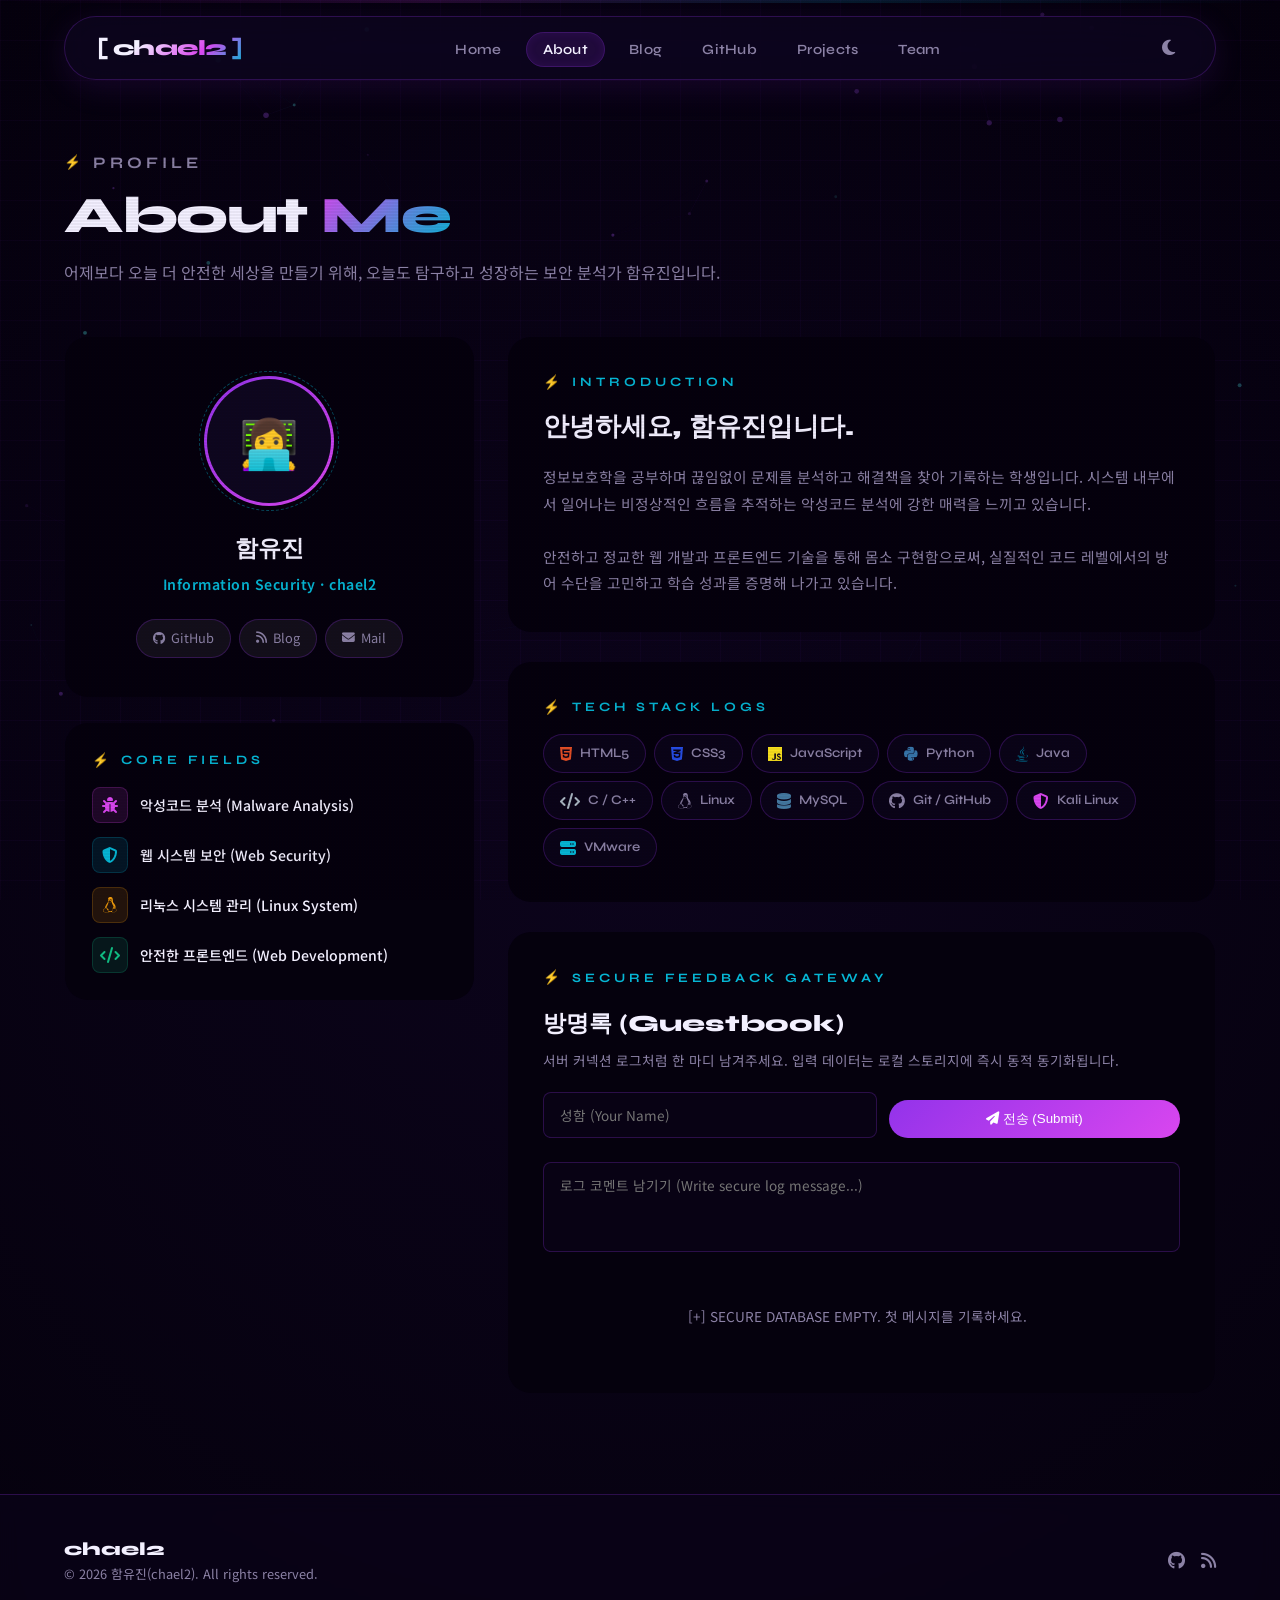
==== commit 6b114995: "4th" ====
--- a/about.html
+++ b/about.html
@@ -18,7 +18,7 @@
 
 <!-- 내비게이션 -->
 <nav>
-  <div class="logo">chael2.dev</div>
+  <div class="logo">chael2</div>
   <ul>
     <li><a href="index.html">Home</a></li>
     <li><a href="about.html" class="active">About</a></li>
@@ -126,44 +126,6 @@
         </div>
       </div>
 
-      <!-- 학습 흔적 로그 타임라인 (Study Timeline Logs) -->
-      <div class="card glow-card reveal" style="padding:36px; margin-bottom:28px;">
-        <div class="section-label" style="margin-bottom:16px;">Study Activity Logs</div>
-        <h2 style="font-family:'Syne',sans-serif; font-size:1.45rem; font-weight:800; color:var(--text); margin-bottom:20px;">학습 흔적 <span>타임라인</span></h2>
-        
-        <div class="timeline" style="position:relative; padding-left:24px; border-left:2px solid var(--border);">
-          
-          <div class="timeline-item" style="position:relative; margin-bottom:24px;">
-            <div class="timeline-dot" style="position:absolute; left:-31px; top:4px; width:12px; height:12px; border-radius:50%; background:var(--accent); border:2px solid var(--bg-solid); box-shadow:0 0 8px var(--accent);"></div>
-            <div style="font-size:0.75rem; font-family:'Syne',sans-serif; color:var(--accent); font-weight:700;">WEEK 01 - 04</div>
-            <h4 style="font-size:0.95rem; font-weight:700; color:var(--text); margin:4px 0;">웹 프로그래밍 기초 & HTML5/CSS3 웹 표준 학습</h4>
-            <p style="font-size:0.83rem; color:var(--muted); line-height:1.6;">HTML5 시맨틱 마크업 가이드라인을 연구하고, CSS Flexbox/Grid 레이아웃 모델을 실습하며 반응형 웹 디자인의 기본 뼈대를 수립했습니다.</p>
-          </div>
-
-          <div class="timeline-item" style="position:relative; margin-bottom:24px;">
-            <div class="timeline-dot" style="position:absolute; left:-31px; top:4px; width:12px; height:12px; border-radius:50%; background:var(--primary); border:2px solid var(--bg-solid); box-shadow:0 0 8px var(--primary);"></div>
-            <div style="font-size:0.75rem; font-family:'Syne',sans-serif; color:var(--primary); font-weight:700;">WEEK 05 - 08</div>
-            <h4 style="font-size:0.95rem; font-weight:700; color:var(--text); margin:4px 0;">Vanilla JavaScript Core & 인터랙션 DOM 제어</h4>
-            <p style="font-size:0.83rem; color:var(--muted); line-height:1.6;">이벤트 리스너, DOM API, Local Storage 데이터 조작 및 비동기 파티클 캔버스 효과를 다뤘습니다. 사이버 터미널 및 대시보드 리액티브 디자인에 직접 적용했습니다.</p>
-          </div>
-
-          <div class="timeline-item" style="position:relative; margin-bottom:24px;">
-            <div class="timeline-dot" style="position:absolute; left:-31px; top:4px; width:12px; height:12px; border-radius:50%; background:var(--secondary); border:2px solid var(--bg-solid); box-shadow:0 0 8px var(--secondary);"></div>
-            <div style="font-size:0.75rem; font-family:'Syne',sans-serif; color:var(--secondary); font-weight:700;">WEEK 09 - 12</div>
-            <h4 style="font-size:0.95rem; font-weight:700; color:var(--text); margin:4px 0;">팀 프로젝트 'Web-Pedia v2' 협업 및 기말 기능 확장</h4>
-            <p style="font-size:0.83rem; color:var(--muted); line-height:1.6;">Git/GitHub 브랜치 전략을 사용해 4명의 팀원과 공동 백과사전 웹을 빌드하고, 최종 마일스톤인 '웹 보안 취약점 대화형 퀴즈 모듈'을 완벽하게 마쳤습니다.</p>
-          </div>
-
-          <div class="timeline-item" style="position:relative;">
-            <div class="timeline-dot" style="position:absolute; left:-31px; top:4px; width:12px; height:12px; border-radius:50%; background:var(--success); border:2px solid var(--bg-solid); box-shadow:0 0 8px var(--success);"></div>
-            <div style="font-size:0.75rem; font-family:'Syne',sans-serif; color:var(--success); font-weight:700;">WEEK 13 - 15</div>
-            <h4 style="font-size:0.95rem; font-weight:700; color:var(--text); margin:4px 0;">독립형 보안 토이 프로젝트 2종 설계, 빌드 및 배포</h4>
-            <p style="font-size:0.83rem; color:var(--muted); line-height:1.6;">'SQL Injection Sandbox'와 'Secure Task Manager(암호화 투두리스트)' 2개의 완벽히 독립 배포 가능한 고품격 보안 웹앱을 직접 기획하고 배포에 성공했습니다.</p>
-          </div>
-
-        </div>
-      </div>
-
       <!-- 방명록(Guestbook) -->
       <div class="card glow-card reveal" style="padding:36px;">
         <div class="section-label" style="margin-bottom:16px;">SECURE FEEDBACK GATEWAY</div>
@@ -190,7 +152,7 @@
 <!-- 푸터 -->
 <footer>
   <div>
-    <div class="footer-logo">chael2.dev</div>
+    <div class="footer-logo">chael2</div>
     <p>© 2026 함유진(chael2). All rights reserved.</p>
   </div>
   <div class="footer-links">
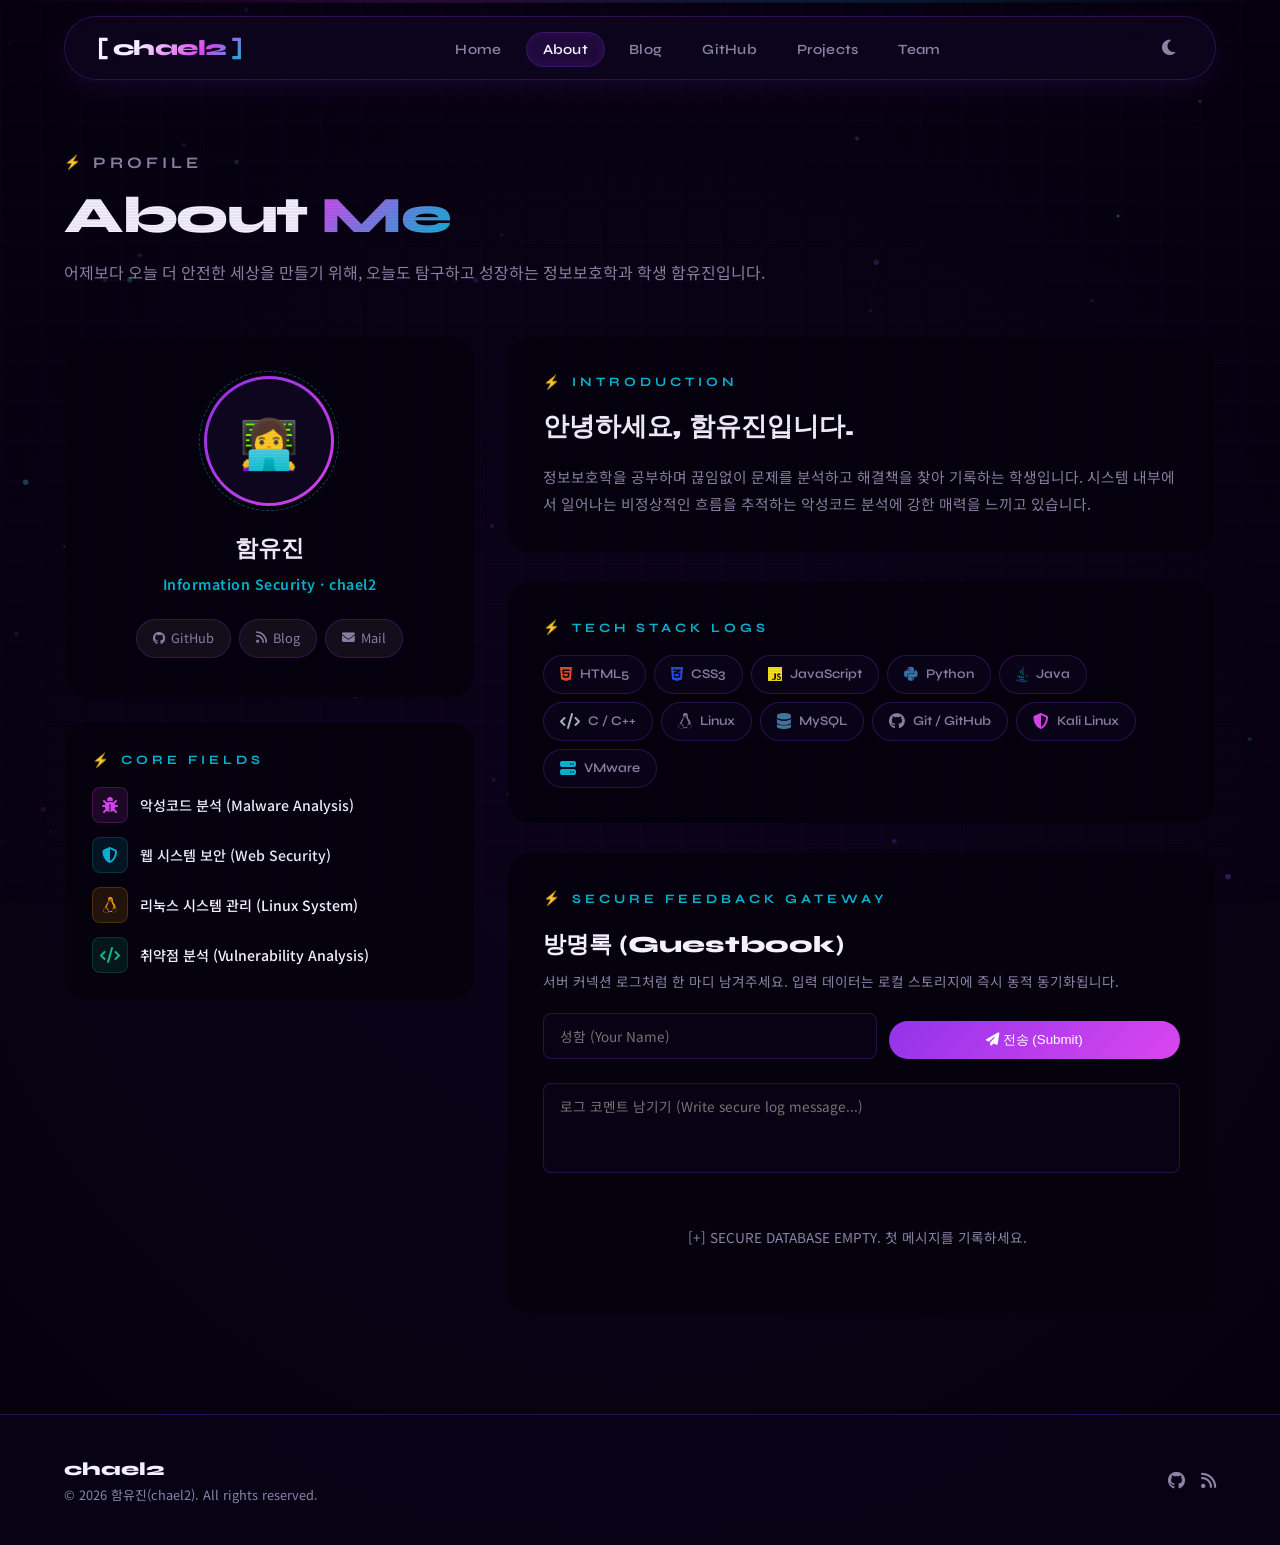
==== commit ceff125f: "5th" ====
--- a/about.html
+++ b/about.html
@@ -44,7 +44,7 @@
   <div class="sub-hero-inner">
     <p class="section-label">Profile</p>
     <h1>About <span style="background:linear-gradient(135deg,var(--secondary),var(--accent)); -webkit-background-clip:text; -webkit-text-fill-color:transparent">Me</span></h1>
-    <p>어제보다 오늘 더 안전한 세상을 만들기 위해, 오늘도 탐구하고 성장하는 보안 분석가 함유진입니다.</p>
+    <p>어제보다 오늘 더 안전한 세상을 만들기 위해, 오늘도 탐구하고 성장하는 정보보호학과 학생 함유진입니다.</p>
   </div>
 </div>
 
@@ -87,7 +87,7 @@
           </div>
           <div style="display:flex; align-items:center; gap:12px;">
             <div style="width:36px; height:36px; background:rgba(16,185,129,0.12); border:1px solid rgba(16,185,129,0.2); border-radius:8px; display:flex; align-items:center; justify-content:center; color:var(--success);"><i class="fas fa-code"></i></div>
-            <span style="font-size:0.88rem; font-weight:500;">안전한 프론트엔드 (Web Development)</span>
+            <span style="font-size:0.88rem; font-weight:500;">취약점 분석 (Vulnerability Analysis)</span>
           </div>
         </div>
       </div>
@@ -102,8 +102,6 @@
         <h2 style="font-family:'Syne',sans-serif; font-size:1.6rem; font-weight:800; margin-bottom:16px;">안녕하세요, <span>함유진</span>입니다.</h2>
         <p style="color:var(--muted); line-height:1.8; font-size:0.92rem;">
           정보보호학을 공부하며 끊임없이 문제를 분석하고 해결책을 찾아 기록하는 학생입니다. 시스템 내부에서 일어나는 비정상적인 흐름을 추적하는 악성코드 분석에 강한 매력을 느끼고 있습니다.
-          <br><br>
-          안전하고 정교한 웹 개발과 프론트엔드 기술을 통해 몸소 구현함으로써, 실질적인 코드 레벨에서의 방어 수단을 고민하고 학습 성과를 증명해 나가고 있습니다.
         </p>
       </div>
 
